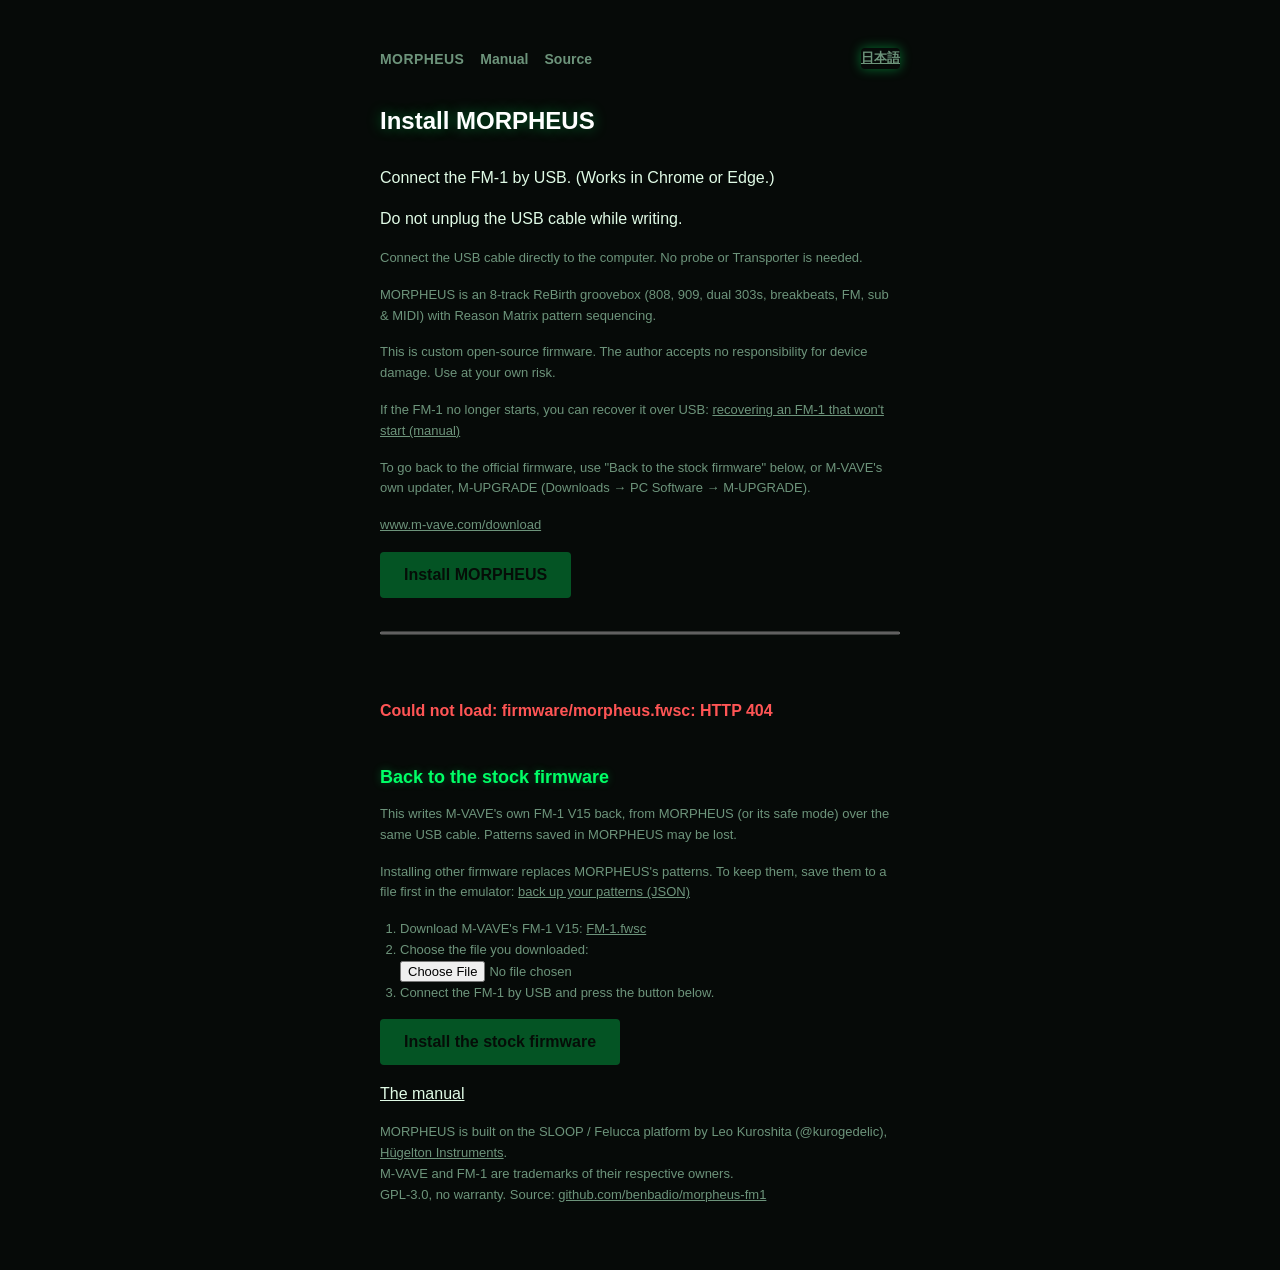
==== web/install.html @ db968b6b "fix(install): update product identity to FM-1_8000013 and add dynamic package verification with cach" ====
<!doctype html>
<!-- SPDX-License-Identifier: GPL-3.0-only
     Copyright (C) 2026 Leo Kuroshita (@kurogedelic), Hügelton Instruments
     MORPHEUS: in-browser Web MIDI installer modeled after Felucca & X0X installer. -->
<html lang="en">
<head>
<meta charset="utf-8">
<meta name="viewport" content="width=device-width, initial-scale=1">
<title>Install · MORPHEUS</title>
<link rel="icon" href="data:image/svg+xml,<svg xmlns=%22http://www.w3.org/2000/svg%22 viewBox=%220 0 100 100%22><text y=%22.9em%22 font-size=%2290%22>🎛️</text></svg>">
<style>
  :root { --bg: #060a08; --fg: #e0fbe6; --dim: #6d947b; --accent: #00ff66; }
  @media (prefers-color-scheme: dark) {
    :root:not([data-theme="light"]) { --bg: #060a08; --fg: #e0fbe6; --dim: #6d947b; }
  }
  :root[data-theme="dark"] { --bg: #060a08; --fg: #e0fbe6; --dim: #6d947b; }
  body { margin: 0; background: var(--bg); color: var(--fg);
         font: 16px/1.6 -apple-system, BlinkMacSystemFont, "Helvetica Neue", Arial, sans-serif; }
  main { max-width: 520px; margin: 0 auto; padding: 48px 16px; }
  h1 { font-size: 24px; font-weight: 600; margin: 0 0 24px; color: #fff; text-shadow: 0 0 14px rgba(0, 255, 102, 0.4); }
  .lang { float: right; font-size: 13px; color: var(--dim); cursor: pointer; text-decoration: underline; background: none; padding: 0; border: 0; }
  p { margin: 0 0 16px; }
  button { font: inherit; background: var(--accent); color: #041407; font-weight: 700; border: 0; padding: 10px 24px; cursor: pointer; border-radius: 4px; box-shadow: 0 0 12px rgba(0, 255, 102, 0.4); transition: all 0.15s ease; }
  button:hover:not(:disabled) { background: #33ff88; box-shadow: 0 0 18px rgba(0, 255, 102, 0.65); }
  button:disabled { opacity: .3; cursor: default; box-shadow: none; }
  #status { margin-top: 16px; min-height: 1.6em; }
  .small { color: var(--dim); font-size: 13px; }
  progress { width: 100%; height: 6px; margin-top: 16px; accent-color: var(--accent); }
  pre { color: var(--dim); font-size: 12px; white-space: pre-wrap; margin-top: 16px; max-height: 160px; overflow-y: auto; background: #0c1810; border: 1px solid #1a3322; padding: 8px; border-radius: 4px; }
  pre:empty { display: none; }
  h2 { font-size: 18px; font-weight: 600; margin: 40px 0 12px; color: var(--accent); text-shadow: 0 0 8px rgba(0, 255, 102, 0.3); }
  ol { margin: 0 0 16px; padding-left: 20px; }
  input[type=file] { font: inherit; font-size: 13px; color: var(--dim); max-width: 100%; }
  .home { display: inline-block; font-weight: 700; letter-spacing: .03em; color: var(--dim); text-decoration: none; margin: 0 0 12px; }
  .home:hover, .home:focus-visible { color: var(--accent); text-shadow: 0 0 8px rgba(0, 255, 102, 0.5); }
  :focus-visible { outline: 2px solid var(--accent); outline-offset: 2px; }
  #alert { font-weight: 600; color: #ff5555; }
  #alert:empty { display: none; }
  .sr { position: absolute; width: 1px; height: 1px; overflow: hidden; clip: rect(0 0 0 0); clip-path: inset(50%); white-space: nowrap; }
  .nav-strip { display: flex; gap: 16px; margin-bottom: 20px; font-size: 14px; }
  .nav-strip a { color: var(--dim); text-decoration: none; font-weight: 600; }
  .nav-strip a:hover { color: var(--fg); }
</style>
</head>
<body>
<main>
  <button class="lang" id="lang" type="button"></button>
  <div class="nav-strip">
    <a class="home" href="index.html">MORPHEUS</a>
    <a href="manual.html">Manual</a>
    <a href="https://github.com/benbadio/morpheus-fm1" target="_blank" rel="noopener">Source</a>
  </div>
  <h1>Install MORPHEUS</h1>
  <p data-t="intro"></p>
  <p data-t="warn"></p>
  <p class="small" data-t="direct"></p>
  <p class="small" data-t="untested"></p>
  <p class="small" data-t="beta"></p>
  <p class="small"><span data-t="brick"></span>
    <a href="manual.html#usb-rescue" style="color:inherit" data-t="bricklink"></a></p>
  <p class="small" data-t="back"></p>
  <p class="small"><a href="https://www.m-vave.com/download" target="_blank" rel="noopener" style="color:inherit">www.m-vave.com/download<span class="sr" data-t="newtab"></span></a></p>
  
  <p><button id="go" disabled data-t="install"></button></p>

  <progress id="bar" max="100" value="0" data-t-label="progress"></progress>
  <p id="status" role="status"></p>
  <p id="alert" role="alert"></p>
  <pre id="log"></pre>

  <h2 data-t="stockh"></h2>
  <p class="small" data-t="stockwhy"></p>
  <p class="small"><span data-t="keep"></span> <a href="index.html" style="color:inherit" data-t="keeplink"></a></p>
  <ol class="small">
    <li><span data-t="stock1"></span> <a id="stocklink" href="https://yms-file-store.oss-cn-hongkong.aliyuncs.com/software/firmware/FM-1.fwsc" style="color:inherit">FM-1.fwsc</a></li>
    <li><label for="stockfile" data-t="stock2"></label><br><input type="file" id="stockfile" accept=".fwsc"></li>
    <li data-t="stock3"></li>
  </ol>
  <p><button id="stockgo" disabled data-t="stockinstall"></button></p>

  <p><a href="manual.html" style="color:inherit" data-t="manual"></a></p>
  <p class="small">MORPHEUS is built on the SLOOP / Felucca platform by Leo Kuroshita (@kurogedelic), <a href="https://hugelton.com" target="_blank" rel="noopener" style="color:inherit">Hügelton Instruments<span class="sr" data-t="newtab"></span></a>.<br>
    M-VAVE and FM-1 are trademarks of their respective owners.<br>
    <span data-t="license"></span> <a href="https://github.com/benbadio/morpheus-fm1" target="_blank" rel="noopener" style="color:inherit">github.com/benbadio/morpheus-fm1<span class="sr" data-t="newtab"></span></a></p>
</main>

<script type="module">
// SPDX-License-Identifier: GPL-3.0-only
// Copyright (C) 2026 Leo Kuroshita (@kurogedelic), Hügelton Instruments
// FM-1 .fwsc package reader & SysEx Web MIDI updater for MORPHEUS

const BLOCKS = 20, BLK = 0x30, KEEP = 0x2F;

// extract package identity ("FM-1_945") from the 20 marker bytes
function productOf(fwsc) {
  if (fwsc.length < BLOCKS * BLK) throw new Error("not an FM-1 package (too short)");
  let s = "";
  for (let i = 0; i < BLOCKS; i++) {
    const m = fwsc[i * BLK + KEEP];
    if (m !== 0x7D) s += String.fromCharCode((m - i - 1) & 0xFF);
  }
  return s;
}

// logical image the FM-1 addresses during flash update (without marker bytes)
function logicalImage(fwsc) {
  const out = new Uint8Array(fwsc.length - BLOCKS);
  for (let i = 0; i < BLOCKS; i++) out.set(fwsc.subarray(i * BLK, i * BLK + KEEP), i * KEEP);
  out.set(fwsc.subarray(BLOCKS * BLK), BLOCKS * KEEP);
  return out;
}

const HS_QUERY = [0xF0, 0x00, 0x32, 0x45, 0x00, 0x00, 0x00, 0x40, 0x7F, 0xF7];
const UPGRADE = [0xF0, 0x22, 0x24, 0x35, 0x7F, 0xF7];
const MAXDATA = 512;
const sleep = (ms) => new Promise((r) => setTimeout(r, ms));
const IS_OTA = (id) => /^ota-/i.test(id.model);

function fail(code, msg, detail = "") { const e = new Error(msg); e.code = code; e.detail = detail; return e; }

function pack7(data) {
  const out = []; let acc = 0, nb = 0;
  for (const b of data) {
    acc |= b << nb; nb += 8;
    while (nb >= 7) { out.push(acc & 0x7F); acc >>>= 7; nb -= 7; }
  }
  if (nb) out.push(acc & 0x7F);
  return out;
}

function unpack7(s) {
  const out = []; let acc = 0, nb = 0;
  for (const b of s) {
    acc |= (b & 0x7F) << nb; nb += 7;
    while (nb >= 8) { out.push(acc & 0xFF); acc >>>= 8; nb -= 8; }
  }
  return out;
}

function response(addr, data, fl = 0) {
  const len = data.length;
  const body = [0x00, 0x59, 0x30, (len + 8) & 0xFF, ((len + 8) >> 8) & 0xFF, 0, fl,
    addr & 0xFF, (addr >>> 8) & 0xFF, (addr >>> 16) & 0xFF, (addr >>> 24) & 0xFF,
    len & 0xFF, (len >> 8) & 0xFF, 0, ...data];
  let s = 0;
  for (let i = 6; i < body.length; i++) s += body[i];
  body.push(~s & 0xFF);
  return [0xF0, ...pack7(body), 0xF7];
}

function parseRequest(pkt) {
  if (pkt[0] !== 0xF0 || pkt[pkt.length - 1] !== 0xF7) return null;
  const u = unpack7(pkt.slice(1, -1));
  if (u.length !== 15 || u[0] !== 0 || u[1] !== 0x59 || u[2] !== 0x30) return null;
  let s = 0;
  for (let i = 6; i < 14; i++) s += u[i];
  if ((~s & 0xFF) !== u[14]) return null;
  return { fl: u[6], addr: (u[7] | (u[8] << 8) | (u[9] << 16) | (u[10] << 24)) >>> 0, len: u[11] | (u[12] << 8) | (u[13] << 16) };
}

function parseIdentity(pkt) {
  const d = unpack7(pkt.slice(1, -1));
  if (d.length !== 34 || d[0] !== 0 || d[1] !== 0x59 || d[2] !== 0x11) return null;
  const txt = String.fromCharCode(...d.slice(6, 33)).replace(/\0+$/, "");
  const m = /^([^_]+)_(\d+)$/.exec(txt);
  return m ? { text: txt, model: m[1], version: parseInt(m[2], 10) } : null;
}

class Link {
  constructor(input, output) {
    this.input = input; this.output = output; this.q = []; this.waiter = null;
    input.onmidimessage = (ev) => {
      if (ev.data[0] !== 0xF0) return;
      this.q.push(Array.from(ev.data));
      if (this.waiter) { const w = this.waiter; this.waiter = null; w(); }
    };
  }
  get lost() { return this.input.state === "disconnected" || this.output.state === "disconnected"; }
  send(bytes) {
    try { this.output.send(bytes); return true; } catch (_) { return false; }
  }
  drain() { this.q.length = 0; }
  async read(ms) {
    if (!this.q.length) {
      let tm;
      await Promise.race([new Promise((r) => { this.waiter = r; }), new Promise((r) => { tm = setTimeout(r, ms); })]);
      clearTimeout(tm);
      this.waiter = null;
    }
    return this.q.shift() || null;
  }
  close() { this.input.onmidimessage = null; }
}

async function handshake(link, tries = 3) {
  link.drain();
  for (let t = 0; t < tries; t++) {
    if (!link.send(HS_QUERY)) return null;
    const end = Date.now() + 1000;
    while (Date.now() < end) {
      const p = await link.read(end - Date.now());
      if (!p) break;
      const id = parseIdentity(p);
      if (id) return id;
    }
  }
  return null;
}

class Updater {
  constructor(access, log) {
    this.access = access;
    this.log = log || (() => {});
  }

  async find(filter) {
    const outs = Array.from(this.access.outputs.values()).filter((o) => o.state !== "disconnected");
    for (const input of this.access.inputs.values()) {
      if (input.state === "disconnected") continue;
      if (!/fm-1|felucca|ota|composite|sinco|usb-midi/i.test(input.name || "")) continue;
      const output = outs.find((o) => o.name === input.name) || (outs.length === 1 ? outs[0] : null);
      if (!output) continue;
      try { await input.open(); await output.open(); } catch (_) { continue; }
      const link = new Link(input, output);
      const id = await handshake(link, 2);
      if (id && (!filter || filter(id))) return { link, id, name: input.name };
      link.close();
    }
    return null;
  }

  async waitFor(filter, ms) {
    const end = Date.now() + ms;
    while (Date.now() < end) {
      const dev = await this.find(filter);
      if (dev) return dev;
      await sleep(1000);
    }
    return null;
  }

  async serve(link, image, finishAddr, idleMs, onProgress) {
    let served = 0, last = Date.now();
    for (;;) {
      const pkt = await link.read(1000);
      if (!pkt) {
        if (link.lost) return { served, finished: false, lost: true };
        if (Date.now() - last > idleMs) return { served, finished: false };
        continue;
      }
      const r = parseRequest(pkt);
      if (!r) continue;
      last = Date.now();
      if (r.addr === 0xE0000000 || r.addr === 0xF0000000) {
        link.send(response(r.addr, [...new TextEncoder().encode("success"), 0]));
        if (r.addr === finishAddr) return { served, finished: true };
        continue;
      }
      if (r.len > MAXDATA || r.addr + r.len > image.length) throw fail("badreq", `bad request ${r.addr.toString(16)}+${r.len}`);
      await sleep(10);
      if (!link.send(response(r.addr, Array.from(image.subarray(r.addr, r.addr + r.len)), r.fl))) {
        return { served, finished: false, lost: true };
      }
      served++;
      if (onProgress) onProgress(served, r.addr);
    }
  }

  async install(image, product, onStep) {
    const step = onStep || (() => {});
    const dev = await this.find((id) => !IS_OTA(id));
    if (!dev) throw fail("notfound", "FM-1 not found (USB cable connected, and no other app using MIDI?)");
    const [model] = product.split("_");
    if (dev.id.model !== model) { dev.link.close(); throw fail("model", `the device is ${dev.id.text}, the package is for ${product}`); }
    step("start", dev.id.text);
    dev.link.send(UPGRADE);
    await sleep(2000);
    const s1 = await this.serve(dev.link, image, 0xE0000000, 8000, (n) => step("verify", n));
    dev.link.close();
    if (!s1.finished) throw fail(s1.lost ? "lost" : "stopped", `the device ${s1.lost ? "was disconnected" : "stopped"} after ${s1.served} requests`);
    step("loader");
    await sleep(3000);
    const ota = await this.waitFor(IS_OTA, 30000);
    if (!ota) throw fail("noloader", "update loader did not appear. Replug USB and click Install again.");
    const s2 = await this.write(ota, image, step);
    if (!s2.finished) throw fail(s2.lost ? "lost" : "stopped", `loader ${s2.lost ? "disconnected" : "stopped"} after ${s2.served} requests.`);
    step("reboot");
    await sleep(3000);
    const back = await this.waitFor((id) => !IS_OTA(id), 40000);
    if (!back) throw fail("noreturn", "the device did not restart: power-cycle it");
    back.link.close();
    if (back.id.text !== product) throw fail("mismatch", `installed, but device reports ${back.id.text}`, back.id.text);
    step("done", back.id.text);
    return back.id.text;
  }

  async write(ota, image, step) {
    ota.link.send(UPGRADE);
    await sleep(2000);
    const s2 = await this.serve(ota.link, image, 0xF0000000, 180000, (n) => step("write", n));
    ota.link.close();
    return s2;
  }

  async resume(image, onStep) {
    const ota = await this.find(IS_OTA);
    if (!ota) return false;
    return (await this.write(ota, image, onStep || (() => {}))).finished;
  }
}

const $ = (id) => document.getElementById(id);
const TEXT = {
  ja: {
    intro: "FM-1 を USB で接続してください。（Chrome か Edge で使えます）",
    warn: "書き込み中は USB を抜かないでください。",
    install: "MORPHEUS をインストール", other: "English",
    manual: "マニュアル",
    untested: "MORPHEUS は 8 トラックの ReBirth グルーヴボックス（808/909/303/Breaks/FM）& Reason Matrix パターンシーケンサーです。",
    direct: "USB ケーブルはパソコンに直接つないでください。ハブや変換機を介さず直接接続を推奨します。",
    brick: "万一 FM-1 が起動しなくなった場合は、USB 経由で復旧できます:",
    bricklink: "起動しない FM-1 の復旧（マニュアル）",
    beta: "このカスタムファームウェアの使用は自己責任でお願いします。",
    back: "公式ファームウェアに戻すには、このページ下の「純正ファームウェアに戻す」か、M-VAVE 公式のアップデーター M-UPGRADE を使います。",
    stockh: "純正ファームウェアに戻す",
    stockwhy: "M-VAVE の FM-1 V15 を、MORPHEUS（またはそのセーフモード）から同じ USB ケーブルで書き込みます。保存したパターンは初期化されることがあります。",
    keep: "他のファームウェアを入れると、MORPHEUS のパターンは上書きされます。先にエミュレーターから JSON に保存しておけます:",
    keeplink: "エミュレーターで JSON 保存",
    stock1: "M-VAVE の FM-1 V15 をダウンロード:",
    stock2: "ダウンロードしたファイルを選ぶ:",
    stock3: "FM-1 を USB で接続し、下のボタンを押す。",
    stockinstall: "純正ファームウェアを書き込む",
    stockok: "M-VAVE の FM-1 V15 です。ボタンを押してください。",
    stockbad: "これは M-VAVE の FM-1 V15 のファイルではありません。上のリンクのファイルを選んでください。",
    stockdone: "完了。FM-1 は純正ファームウェアで起動しました。",
    nomidi: "このブラウザでは使えません。Chrome か Edge で開いてください。",
    loadfail: "読み込めませんでした: ",
    start: "開始します", verify: "確認中", loader: "書き込みモードに切り替え中", write: "書き込み中",
    reboot: "再起動中", done: "完了しました", stopped: "途中で止まりました。USB を挿し直してもう一度押してください。",
    error: "エラー: ",
    denied: "MIDI（SysEx）の使用が許可されませんでした。アドレスバーのサイト設定で MIDI を許可して、もう一度押してください。",
    notfound: "FM-1 が見つかりません。USB ケーブル（データ通信用か）を確かめ、MIDI を使う他のアプリを閉じてから、もう一度押してください。",
    model: "接続されている機器は FM-1 ではありません。",
    lost: "USB の接続が切れました。挿し直してもう一度押してください。",
    noloader: "書き込みモードの FM-1 が見つかりません。USB を挿し直してもう一度押してください（終わるまで書き込みモードのままです）。",
    noreturn: "FM-1 が戻ってきません。電源を入れ直してください。",
    mismatch: "書き込みは終わりましたが、FM-1 が別のバージョンを報告しています: ",
    badpkg: "インストールするファイルが壊れています。ページを再読み込みしてください。",
    leave: "書き込み中です。ページを閉じないでください。",
    license: "GPL-3.0、無保証。ソース:",
    newtab: "（新しいタブで開きます）", progress: "書き込みの進み具合", percent: "%",
  },
  en: {
    intro: "Connect the FM-1 by USB. (Works in Chrome or Edge.)",
    warn: "Do not unplug the USB cable while writing.",
    install: "Install MORPHEUS", other: "日本語",
    manual: "The manual",
    untested: "MORPHEUS is an 8-track ReBirth groovebox (808, 909, dual 303s, breakbeats, FM, sub & MIDI) with Reason Matrix pattern sequencing.",
    direct: "Connect the USB cable directly to the computer. No probe or Transporter is needed.",
    brick: "If the FM-1 no longer starts, you can recover it over USB:",
    bricklink: "recovering an FM-1 that won't start (manual)",
    beta: "This is custom open-source firmware. The author accepts no responsibility for device damage. Use at your own risk.",
    back: "To go back to the official firmware, use \"Back to the stock firmware\" below, or M-VAVE's own updater, M-UPGRADE (Downloads → PC Software → M-UPGRADE).",
    stockh: "Back to the stock firmware",
    stockwhy: "This writes M-VAVE's own FM-1 V15 back, from MORPHEUS (or its safe mode) over the same USB cable. Patterns saved in MORPHEUS may be lost.",
    keep: "Installing other firmware replaces MORPHEUS's patterns. To keep them, save them to a file first in the emulator:",
    keeplink: "back up your patterns (JSON)",
    stock1: "Download M-VAVE's FM-1 V15:",
    stock2: "Choose the file you downloaded:",
    stock3: "Connect the FM-1 by USB and press the button below.",
    stockinstall: "Install the stock firmware",
    stockok: "That is M-VAVE's FM-1 V15. Press the button to install it.",
    stockbad: "That is not M-VAVE's FM-1 V15 file. Choose the file from the link above.",
    stockdone: "Done. The FM-1 has restarted with its original firmware.",
    nomidi: "This browser cannot do it. Open the page in Chrome or Edge.",
    loadfail: "Could not load: ",
    start: "Starting", verify: "Verifying", loader: "Switching to update mode", write: "Writing",
    reboot: "Restarting", done: "Done", stopped: "Stopped. Replug the USB cable and press Install again.",
    error: "Error: ",
    denied: "MIDI (SysEx) access was not allowed. Allow MIDI in the site settings (address bar) and press Install again.",
    notfound: "FM-1 not found. Check the USB cable (a data cable), close other apps that use MIDI, and press Install again.",
    model: "The connected device is not an FM-1.",
    lost: "The USB connection was lost. Replug it and press Install again.",
    noloader: "The FM-1 in update mode was not found. Replug the USB cable and press Install again (it stays in update mode until it is finished).",
    noreturn: "The FM-1 did not come back. Power-cycle it.",
    mismatch: "Written, but the FM-1 reports another version: ",
    badpkg: "The file to install is damaged. Reload the page.",
    leave: "Writing. Do not close the page.",
    license: "GPL-3.0, no warranty. Source:",
    newtab: " (opens in a new tab)", progress: "Install progress", percent: " percent",
  },
};

let lang = "en";
const t = (k) => TEXT[lang][k];
let lastKey = null, lastArg = "";

function applyLang() {
  document.documentElement.lang = lang;
  document.querySelectorAll("[data-t]").forEach((e) => { e.textContent = t(e.dataset.t); });
  document.querySelectorAll("[data-t-label]").forEach((e) => e.setAttribute("aria-label", t(e.dataset.tLabel)));
  $("lang").textContent = t("other");
  $("lang").lang = lang === "ja" ? "en" : "ja";
  if (lastKey) show(t(lastKey) + lastArg, FAILS.has(lastKey));
}

$("lang").addEventListener("click", () => { lang = lang === "ja" ? "en" : "ja"; applyLang(); });
applyLang();

const FAILS = new Set(["nomidi", "loadfail", "stopped", "error", "denied", "notfound", "model", "lost", "noloader", "noreturn",
                       "mismatch", "badpkg", "stockbad"]);

function show(txt, fail) {
  $(fail ? "status" : "alert").textContent = "";
  $(fail ? "alert" : "status").textContent = txt;
}

const sayK = (k, arg = "") => { lastKey = k; lastArg = arg; shown = { k, at: performance.now(), pct: -100 }; show(t(k) + arg, FAILS.has(k)); };
const say = (txt) => { lastKey = null; show(txt, false); };
let shown = { k: null, at: 0, pct: -100 };

function sayPct(k, pct) {
  const now = performance.now();
  if (shown.k === k && now - shown.at < 2000 && pct - shown.pct < 10) return;
  lastKey = k; lastArg = `, ${Math.floor(pct)}${t("percent")}`;
  shown = { k, at: now, pct };
  show(t(k) + lastArg, false);
}

const log = (t) => { $("log").textContent += t + "\n"; };
let image = null;
const meta = {"version": "1.0.0", "product": "FM-1_8000013", "pkg": "firmware/morpheus.fwsc"};

let writing = false;
window.addEventListener("beforeunload", (e) => { if (writing) { e.preventDefault(); e.returnValue = t("leave"); } });

(async () => {
  if (!navigator.requestMIDIAccess) { sayK("nomidi"); return; }
  say("Loading MORPHEUS firmware package...");
  try {
    const r = await fetch(meta.pkg + "?v=" + Date.now());
    if (!r.ok) throw new Error(`${meta.pkg}: HTTP ${r.status}`);
    const pkg = new Uint8Array(await r.arrayBuffer());
    const prod = productOf(pkg);
    if (!prod || !prod.startsWith("FM-1_")) { sayK("badpkg"); return; }
    meta.product = prod;
    image = logicalImage(pkg);
    say(`MORPHEUS ready (${prod}). Connect FM-1 and click Install.`);
    $("go").disabled = false;
  } catch (e) {
    sayK("loadfail", e.message);
  }
})();

const STOCK_SHA256 = "db1642b2b6fa5c2cccb11ffd13878068bb28601678d3644049f99dc40e7edb8a";
let stock = null;
$("stockfile").addEventListener("change", async (e) => {
  stock = null;
  $("stockgo").disabled = true;
  const f = e.target.files && e.target.files[0];
  if (!f) return;
  try {
    const raw = new Uint8Array(await f.arrayBuffer());
    const hex = [...new Uint8Array(await crypto.subtle.digest("SHA-256", raw))].map((b) => b.toString(16).padStart(2, "0")).join("");
    if (hex !== STOCK_SHA256) { sayK("stockbad"); return; }
    stock = { image: logicalImage(raw), product: productOf(raw) };
    $("stockgo").disabled = writing;
    sayK("stockok");
  } catch (err) { sayK("error", err && err.message); }
});

async function run(img, product, isStock) {
  let midi;
  try { midi = await navigator.requestMIDIAccess({ sysex: true }); }
  catch (e) { sayK("denied"); return; }
  writing = true;
  $("go").disabled = $("stockgo").disabled = true;
  try {
    const up = new Updater(midi, log);
    const total = 74 + 1167;
    const step = (k, a) => {
      log(`${k} ${a ?? ""}`);
      if (k === "start") sayK("start");
      if (k === "verify") { $("bar").value = (a / total) * 100; sayPct("verify", $("bar").value); }
      if (k === "loader") sayK("loader");
      if (k === "write") { $("bar").value = ((74 + a) / total) * 100; sayPct("write", $("bar").value); }
      if (k === "reboot") sayK("reboot");
      if (k === "done") { $("bar").value = 100; sayK(isStock ? "stockdone" : "done"); }
    };
    const ota = await up.find((id) => /^ota-/i.test(id.model));
    if (ota) {
      ota.link.close();
      sayK((await up.resume(img, step)) ? (isStock ? "stockdone" : "done") : "stopped");
    } else {
      await up.install(img, product, step);
    }
  } catch (e) {
    if (isStock && e && e.code === "mismatch") { $("bar").value = 100; sayK("stockdone"); }
    else if (e && e.code && TEXT[lang][e.code]) sayK(e.code, e.detail || "");
    else sayK("error", e && e.message);
    log(String(e && e.stack || e));
  }
  writing = false;
  $("go").disabled = !image;
  $("stockgo").disabled = !stock;
}

$("go").addEventListener("click", () => run(image, meta.product, false));
$("stockgo").addEventListener("click", () => { if (stock) run(stock.image, stock.product, true); });
</script>
</body>
</html>
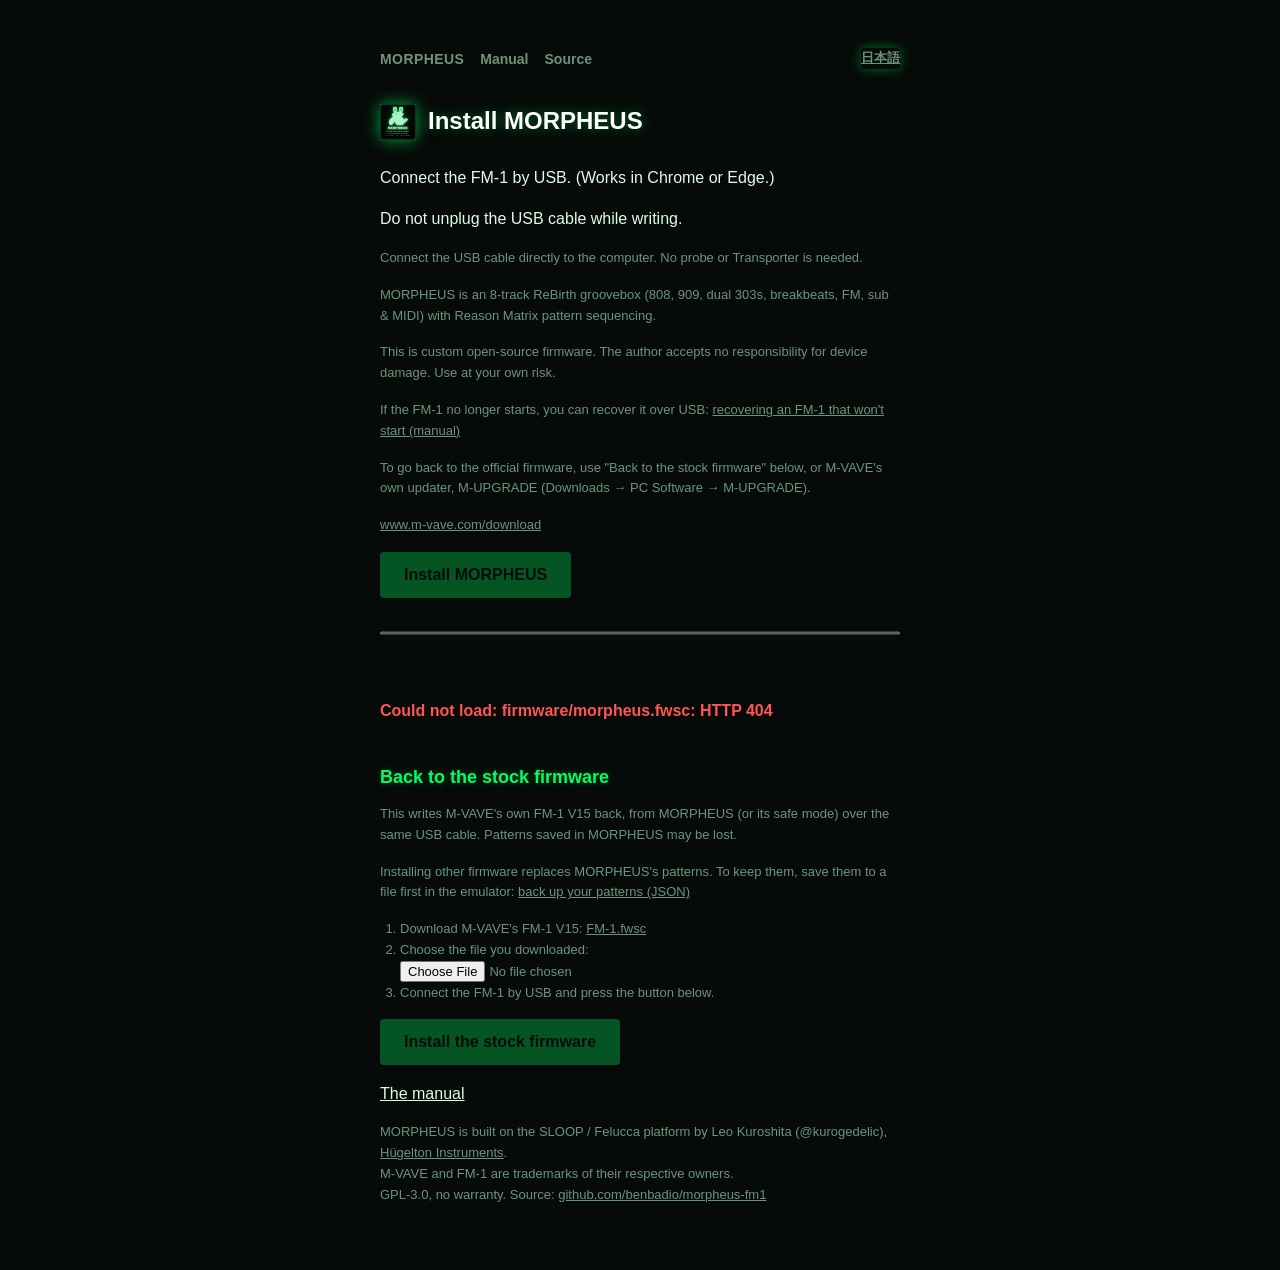
==== commit d7524b4c: "Add 8-bit White Rabbit Matrix splash screen, logo assets, and UI branding" ====
--- a/web/install.html
+++ b/web/install.html
@@ -50,7 +50,10 @@
     <a href="manual.html">Manual</a>
     <a href="https://github.com/benbadio/morpheus-fm1" target="_blank" rel="noopener">Source</a>
   </div>
-  <h1>Install MORPHEUS</h1>
+  <h1 style="display:flex;align-items:center;gap:12px;">
+    <img src="assets/logo.svg" width="36" height="36" alt="White Rabbit Logo" style="filter:drop-shadow(0 0 8px rgba(0,255,102,0.6));flex-shrink:0;">
+    <span>Install MORPHEUS</span>
+  </h1>
   <p data-t="intro"></p>
   <p data-t="warn"></p>
   <p class="small" data-t="direct"></p>
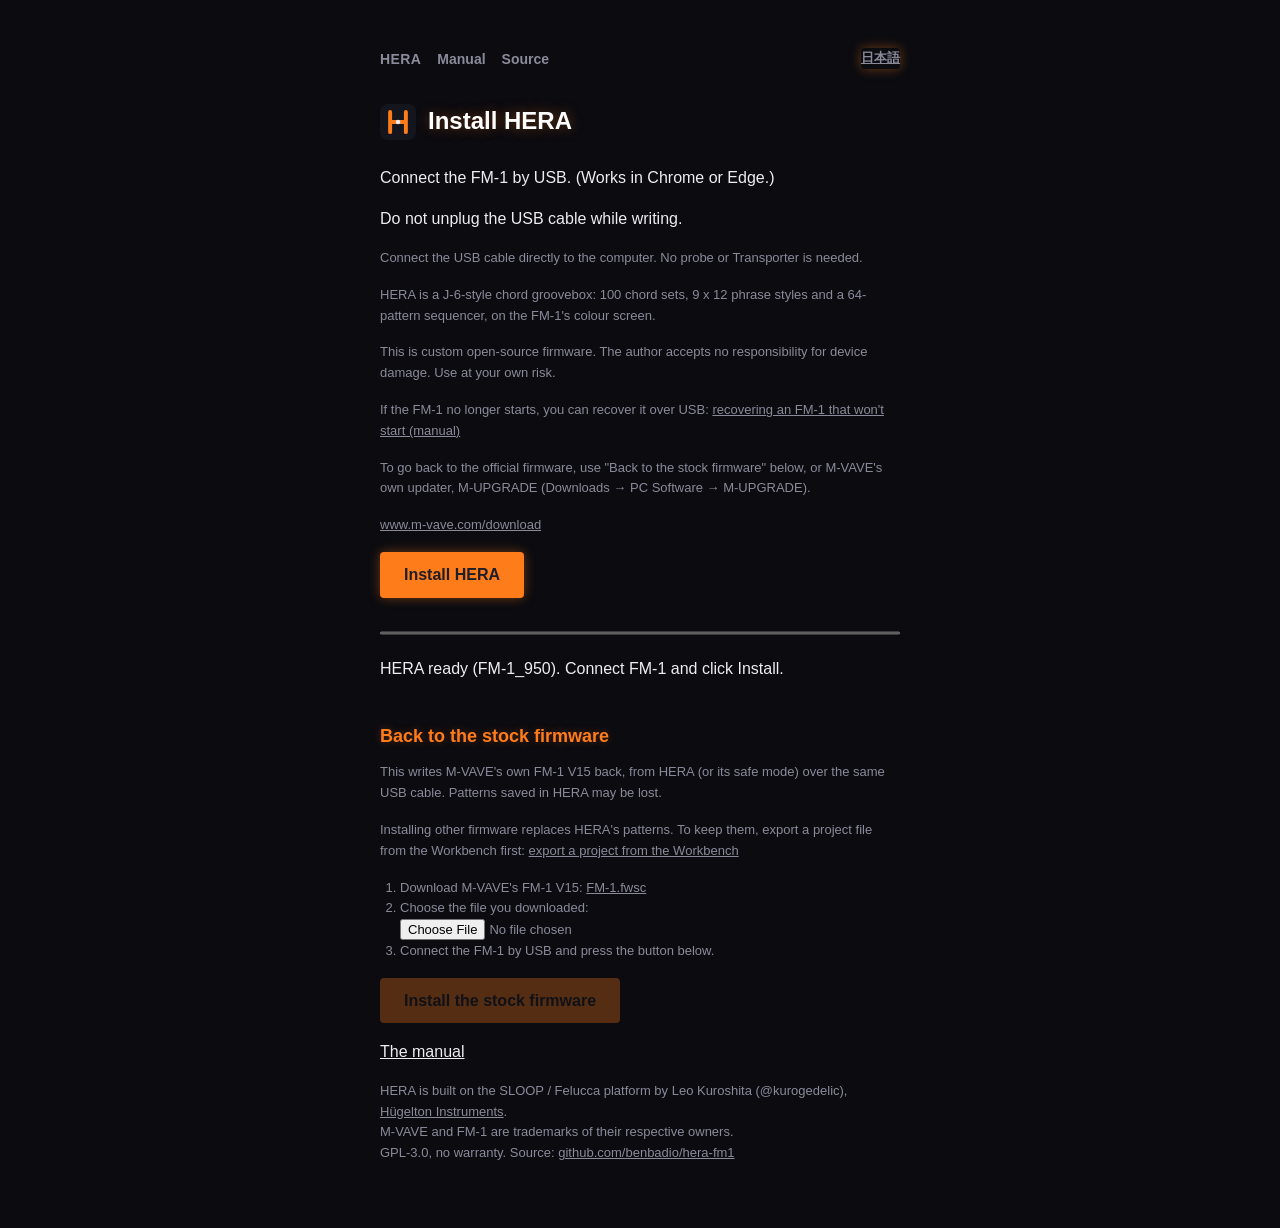
==== commit 5174e2c6: "HERA Workbench: the firmware in the browser, an editor, a guided tour - web/: the real HERA firmware" ====
--- a/web/install.html
+++ b/web/install.html
@@ -1,38 +1,38 @@
 <!doctype html>
 <!-- SPDX-License-Identifier: GPL-3.0-only
      Copyright (C) 2026 Leo Kuroshita (@kurogedelic), Hügelton Instruments
-     MORPHEUS: in-browser Web MIDI installer modeled after Felucca & X0X installer. -->
+     HERA: in-browser Web MIDI installer modeled after Felucca & X0X installer. -->
 <html lang="en">
 <head>
 <meta charset="utf-8">
 <meta name="viewport" content="width=device-width, initial-scale=1">
-<title>Install · MORPHEUS</title>
+<title>Install · HERA</title>
 <link rel="icon" href="data:image/svg+xml,<svg xmlns=%22http://www.w3.org/2000/svg%22 viewBox=%220 0 100 100%22><text y=%22.9em%22 font-size=%2290%22>🎛️</text></svg>">
 <style>
-  :root { --bg: #060a08; --fg: #e0fbe6; --dim: #6d947b; --accent: #00ff66; }
+  :root { --bg: #0b0b10; --fg: #ececf2; --dim: #8a8a9a; --accent: #ff7c1a; }
   @media (prefers-color-scheme: dark) {
-    :root:not([data-theme="light"]) { --bg: #060a08; --fg: #e0fbe6; --dim: #6d947b; }
-  }
-  :root[data-theme="dark"] { --bg: #060a08; --fg: #e0fbe6; --dim: #6d947b; }
+    :root:not([data-theme="light"]) { --bg: #0b0b10; --fg: #ececf2; --dim: #8a8a9a; }
+  }
+  :root[data-theme="dark"] { --bg: #0b0b10; --fg: #ececf2; --dim: #8a8a9a; }
   body { margin: 0; background: var(--bg); color: var(--fg);
          font: 16px/1.6 -apple-system, BlinkMacSystemFont, "Helvetica Neue", Arial, sans-serif; }
   main { max-width: 520px; margin: 0 auto; padding: 48px 16px; }
-  h1 { font-size: 24px; font-weight: 600; margin: 0 0 24px; color: #fff; text-shadow: 0 0 14px rgba(0, 255, 102, 0.4); }
+  h1 { font-size: 24px; font-weight: 600; margin: 0 0 24px; color: #fff; text-shadow: 0 0 14px rgba(255, 124, 26, 0.4); }
   .lang { float: right; font-size: 13px; color: var(--dim); cursor: pointer; text-decoration: underline; background: none; padding: 0; border: 0; }
   p { margin: 0 0 16px; }
-  button { font: inherit; background: var(--accent); color: #041407; font-weight: 700; border: 0; padding: 10px 24px; cursor: pointer; border-radius: 4px; box-shadow: 0 0 12px rgba(0, 255, 102, 0.4); transition: all 0.15s ease; }
-  button:hover:not(:disabled) { background: #33ff88; box-shadow: 0 0 18px rgba(0, 255, 102, 0.65); }
+  button { font: inherit; background: var(--accent); color: #1e1e28; font-weight: 700; border: 0; padding: 10px 24px; cursor: pointer; border-radius: 4px; box-shadow: 0 0 12px rgba(255, 124, 26, 0.4); transition: all 0.15s ease; }
+  button:hover:not(:disabled) { background: #ff7c1a; box-shadow: 0 0 18px rgba(255, 124, 26, 0.65); }
   button:disabled { opacity: .3; cursor: default; box-shadow: none; }
   #status { margin-top: 16px; min-height: 1.6em; }
   .small { color: var(--dim); font-size: 13px; }
   progress { width: 100%; height: 6px; margin-top: 16px; accent-color: var(--accent); }
-  pre { color: var(--dim); font-size: 12px; white-space: pre-wrap; margin-top: 16px; max-height: 160px; overflow-y: auto; background: #0c1810; border: 1px solid #1a3322; padding: 8px; border-radius: 4px; }
+  pre { color: var(--dim); font-size: 12px; white-space: pre-wrap; margin-top: 16px; max-height: 160px; overflow-y: auto; background: #15151d; border: 1px solid #2c2c3a; padding: 8px; border-radius: 4px; }
   pre:empty { display: none; }
-  h2 { font-size: 18px; font-weight: 600; margin: 40px 0 12px; color: var(--accent); text-shadow: 0 0 8px rgba(0, 255, 102, 0.3); }
+  h2 { font-size: 18px; font-weight: 600; margin: 40px 0 12px; color: var(--accent); text-shadow: 0 0 8px rgba(255, 124, 26, 0.3); }
   ol { margin: 0 0 16px; padding-left: 20px; }
   input[type=file] { font: inherit; font-size: 13px; color: var(--dim); max-width: 100%; }
   .home { display: inline-block; font-weight: 700; letter-spacing: .03em; color: var(--dim); text-decoration: none; margin: 0 0 12px; }
-  .home:hover, .home:focus-visible { color: var(--accent); text-shadow: 0 0 8px rgba(0, 255, 102, 0.5); }
+  .home:hover, .home:focus-visible { color: var(--accent); text-shadow: 0 0 8px rgba(255, 124, 26, 0.5); }
   :focus-visible { outline: 2px solid var(--accent); outline-offset: 2px; }
   #alert { font-weight: 600; color: #ff5555; }
   #alert:empty { display: none; }
@@ -46,13 +46,13 @@
 <main>
   <button class="lang" id="lang" type="button"></button>
   <div class="nav-strip">
-    <a class="home" href="index.html">MORPHEUS</a>
+    <a class="home" href="index.html">HERA</a>
     <a href="manual.html">Manual</a>
-    <a href="https://github.com/benbadio/morpheus-fm1" target="_blank" rel="noopener">Source</a>
+    <a href="https://github.com/benbadio/hera-fm1" target="_blank" rel="noopener">Source</a>
   </div>
   <h1 style="display:flex;align-items:center;gap:12px;">
-    <img src="assets/logo.svg" width="36" height="36" alt="White Rabbit Logo" style="filter:drop-shadow(0 0 8px rgba(0,255,102,0.6));flex-shrink:0;">
-    <span>Install MORPHEUS</span>
+    <img src="assets/logo.svg" width="36" height="36" alt="HERA" style="flex-shrink:0;">
+    <span>Install HERA</span>
   </h1>
   <p data-t="intro"></p>
   <p data-t="warn"></p>
@@ -82,15 +82,15 @@
   <p><button id="stockgo" disabled data-t="stockinstall"></button></p>
 
   <p><a href="manual.html" style="color:inherit" data-t="manual"></a></p>
-  <p class="small">MORPHEUS is built on the SLOOP / Felucca platform by Leo Kuroshita (@kurogedelic), <a href="https://hugelton.com" target="_blank" rel="noopener" style="color:inherit">Hügelton Instruments<span class="sr" data-t="newtab"></span></a>.<br>
+  <p class="small">HERA is built on the SLOOP / Felucca platform by Leo Kuroshita (@kurogedelic), <a href="https://hugelton.com" target="_blank" rel="noopener" style="color:inherit">Hügelton Instruments<span class="sr" data-t="newtab"></span></a>.<br>
     M-VAVE and FM-1 are trademarks of their respective owners.<br>
-    <span data-t="license"></span> <a href="https://github.com/benbadio/morpheus-fm1" target="_blank" rel="noopener" style="color:inherit">github.com/benbadio/morpheus-fm1<span class="sr" data-t="newtab"></span></a></p>
+    <span data-t="license"></span> <a href="https://github.com/benbadio/hera-fm1" target="_blank" rel="noopener" style="color:inherit">github.com/benbadio/hera-fm1<span class="sr" data-t="newtab"></span></a></p>
 </main>
 
 <script type="module">
 // SPDX-License-Identifier: GPL-3.0-only
 // Copyright (C) 2026 Leo Kuroshita (@kurogedelic), Hügelton Instruments
-// FM-1 .fwsc package reader & SysEx Web MIDI updater for MORPHEUS
+// FM-1 .fwsc package reader & SysEx Web MIDI updater for HERA
 
 const BLOCKS = 20, BLK = 0x30, KEEP = 0x2F;
 
@@ -317,18 +317,18 @@
   ja: {
     intro: "FM-1 を USB で接続してください。（Chrome か Edge で使えます）",
     warn: "書き込み中は USB を抜かないでください。",
-    install: "MORPHEUS をインストール", other: "English",
+    install: "HERA をインストール", other: "English",
     manual: "マニュアル",
-    untested: "MORPHEUS は 8 トラックの ReBirth グルーヴボックス（808/909/303/Breaks/FM）& Reason Matrix パターンシーケンサーです。",
+    untested: "HERA は Roland J-6 スタイルのコードグルーヴボックスです（100 のコードセット、9 × 12 のフレーズ、64 パターンのシーケンサー）。",
     direct: "USB ケーブルはパソコンに直接つないでください。ハブや変換機を介さず直接接続を推奨します。",
     brick: "万一 FM-1 が起動しなくなった場合は、USB 経由で復旧できます:",
     bricklink: "起動しない FM-1 の復旧（マニュアル）",
     beta: "このカスタムファームウェアの使用は自己責任でお願いします。",
     back: "公式ファームウェアに戻すには、このページ下の「純正ファームウェアに戻す」か、M-VAVE 公式のアップデーター M-UPGRADE を使います。",
     stockh: "純正ファームウェアに戻す",
-    stockwhy: "M-VAVE の FM-1 V15 を、MORPHEUS（またはそのセーフモード）から同じ USB ケーブルで書き込みます。保存したパターンは初期化されることがあります。",
-    keep: "他のファームウェアを入れると、MORPHEUS のパターンは上書きされます。先にエミュレーターから JSON に保存しておけます:",
-    keeplink: "エミュレーターで JSON 保存",
+    stockwhy: "M-VAVE の FM-1 V15 を、HERA（またはそのセーフモード）から同じ USB ケーブルで書き込みます。保存したパターンは初期化されることがあります。",
+    keep: "他のファームウェアを入れると、HERA のパターンは上書きされます。先に Workbench のプロジェクトファイルに保存しておけます:",
+    keeplink: "Workbench でプロジェクトを書き出す",
     stock1: "M-VAVE の FM-1 V15 をダウンロード:",
     stock2: "ダウンロードしたファイルを選ぶ:",
     stock3: "FM-1 を USB で接続し、下のボタンを押す。",
@@ -356,18 +356,18 @@
   en: {
     intro: "Connect the FM-1 by USB. (Works in Chrome or Edge.)",
     warn: "Do not unplug the USB cable while writing.",
-    install: "Install MORPHEUS", other: "日本語",
+    install: "Install HERA", other: "日本語",
     manual: "The manual",
-    untested: "MORPHEUS is an 8-track ReBirth groovebox (808, 909, dual 303s, breakbeats, FM, sub & MIDI) with Reason Matrix pattern sequencing.",
+    untested: "HERA is a J-6-style chord groovebox: 100 chord sets, 9 x 12 phrase styles and a 64-pattern sequencer, on the FM-1's colour screen.",
     direct: "Connect the USB cable directly to the computer. No probe or Transporter is needed.",
     brick: "If the FM-1 no longer starts, you can recover it over USB:",
     bricklink: "recovering an FM-1 that won't start (manual)",
     beta: "This is custom open-source firmware. The author accepts no responsibility for device damage. Use at your own risk.",
     back: "To go back to the official firmware, use \"Back to the stock firmware\" below, or M-VAVE's own updater, M-UPGRADE (Downloads → PC Software → M-UPGRADE).",
     stockh: "Back to the stock firmware",
-    stockwhy: "This writes M-VAVE's own FM-1 V15 back, from MORPHEUS (or its safe mode) over the same USB cable. Patterns saved in MORPHEUS may be lost.",
-    keep: "Installing other firmware replaces MORPHEUS's patterns. To keep them, save them to a file first in the emulator:",
-    keeplink: "back up your patterns (JSON)",
+    stockwhy: "This writes M-VAVE's own FM-1 V15 back, from HERA (or its safe mode) over the same USB cable. Patterns saved in HERA may be lost.",
+    keep: "Installing other firmware replaces HERA's patterns. To keep them, export a project file from the Workbench first:",
+    keeplink: "export a project from the Workbench",
     stock1: "Download M-VAVE's FM-1 V15:",
     stock2: "Choose the file you downloaded:",
     stock3: "Connect the FM-1 by USB and press the button below.",
@@ -432,14 +432,14 @@
 
 const log = (t) => { $("log").textContent += t + "\n"; };
 let image = null;
-const meta = {"version": "1.0.0", "product": "FM-1_8000013", "pkg": "firmware/morpheus.fwsc"};
+const meta = {"version": "1.0.0", "product": "FM-1_950", "pkg": "firmware/hera.fwsc"};
 
 let writing = false;
 window.addEventListener("beforeunload", (e) => { if (writing) { e.preventDefault(); e.returnValue = t("leave"); } });
 
 (async () => {
   if (!navigator.requestMIDIAccess) { sayK("nomidi"); return; }
-  say("Loading MORPHEUS firmware package...");
+  say("Loading HERA firmware package...");
   try {
     const r = await fetch(meta.pkg + "?v=" + Date.now());
     if (!r.ok) throw new Error(`${meta.pkg}: HTTP ${r.status}`);
@@ -448,7 +448,7 @@
     if (!prod || !prod.startsWith("FM-1_")) { sayK("badpkg"); return; }
     meta.product = prod;
     image = logicalImage(pkg);
-    say(`MORPHEUS ready (${prod}). Connect FM-1 and click Install.`);
+    say(`HERA ready (${prod}). Connect FM-1 and click Install.`);
     $("go").disabled = false;
   } catch (e) {
     sayK("loadfail", e.message);
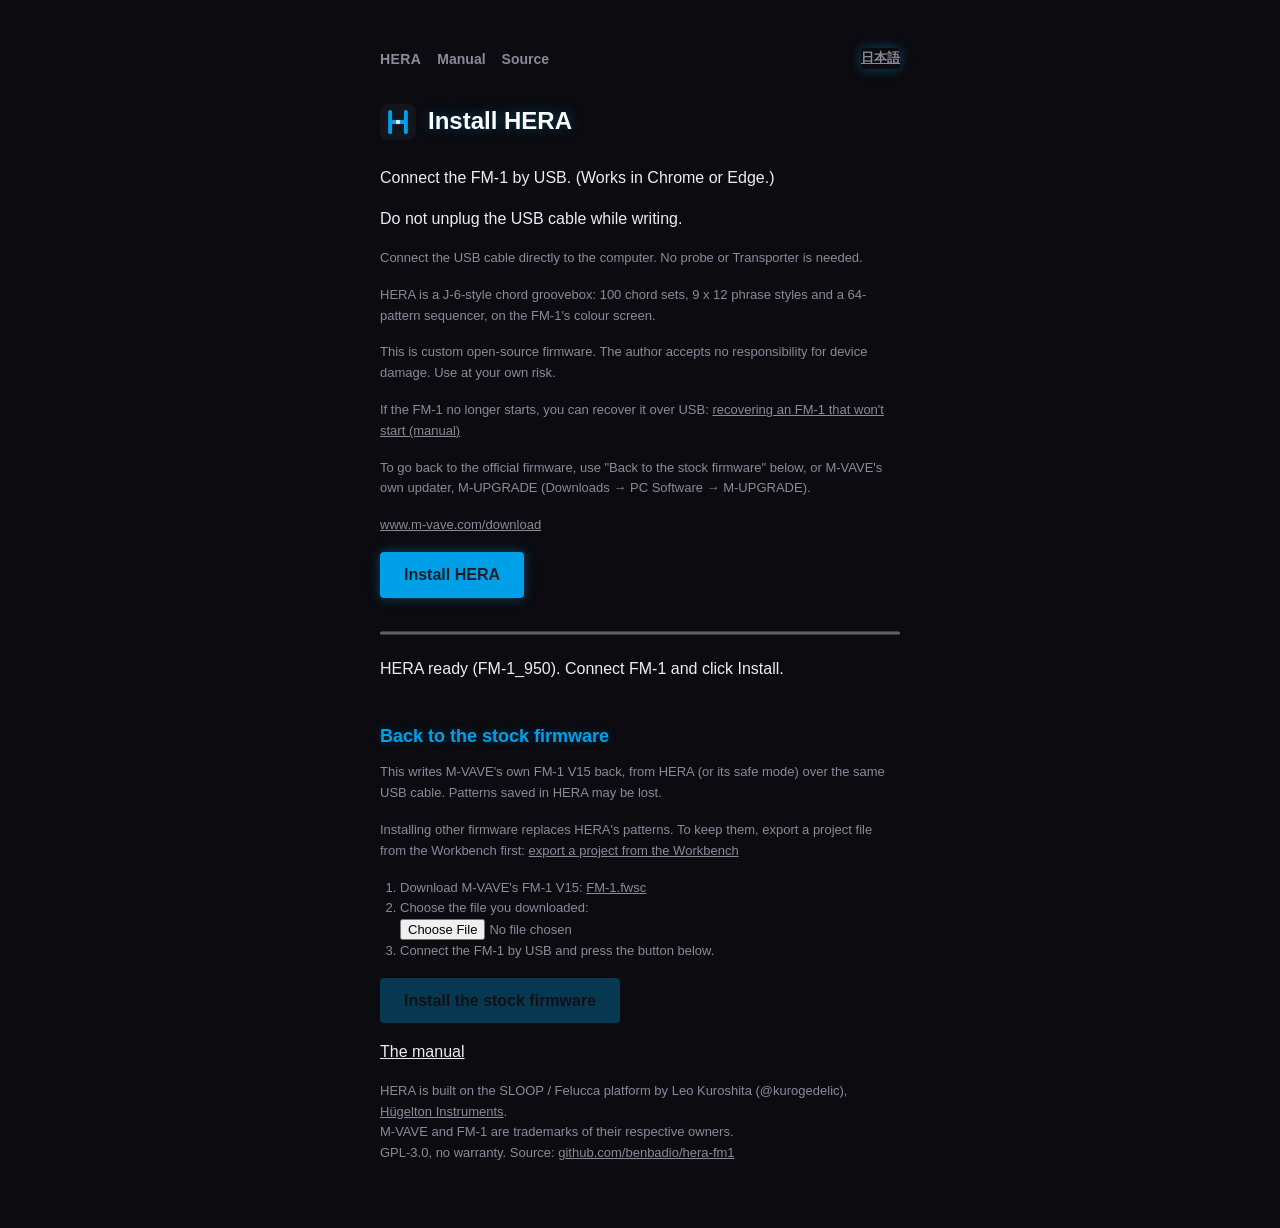
==== commit a0463376: "J-6 blue and the Juno-60 colours; Patterns: SEQ again, keys play, PRESETS picks - The J-6's blue lea" ====
--- a/web/install.html
+++ b/web/install.html
@@ -9,7 +9,7 @@
 <title>Install · HERA</title>
 <link rel="icon" href="data:image/svg+xml,<svg xmlns=%22http://www.w3.org/2000/svg%22 viewBox=%220 0 100 100%22><text y=%22.9em%22 font-size=%2290%22>🎛️</text></svg>">
 <style>
-  :root { --bg: #0b0b10; --fg: #ececf2; --dim: #8a8a9a; --accent: #ff7c1a; }
+  :root { --bg: #0b0b10; --fg: #ececf2; --dim: #8a8a9a; --accent: #00a0e8; }
   @media (prefers-color-scheme: dark) {
     :root:not([data-theme="light"]) { --bg: #0b0b10; --fg: #ececf2; --dim: #8a8a9a; }
   }
@@ -17,24 +17,24 @@
   body { margin: 0; background: var(--bg); color: var(--fg);
          font: 16px/1.6 -apple-system, BlinkMacSystemFont, "Helvetica Neue", Arial, sans-serif; }
   main { max-width: 520px; margin: 0 auto; padding: 48px 16px; }
-  h1 { font-size: 24px; font-weight: 600; margin: 0 0 24px; color: #fff; text-shadow: 0 0 14px rgba(255, 124, 26, 0.4); }
+  h1 { font-size: 24px; font-weight: 600; margin: 0 0 24px; color: #fff; text-shadow: 0 0 14px rgba(0, 160, 232, 0.4); }
   .lang { float: right; font-size: 13px; color: var(--dim); cursor: pointer; text-decoration: underline; background: none; padding: 0; border: 0; }
   p { margin: 0 0 16px; }
-  button { font: inherit; background: var(--accent); color: #1e1e28; font-weight: 700; border: 0; padding: 10px 24px; cursor: pointer; border-radius: 4px; box-shadow: 0 0 12px rgba(255, 124, 26, 0.4); transition: all 0.15s ease; }
-  button:hover:not(:disabled) { background: #ff7c1a; box-shadow: 0 0 18px rgba(255, 124, 26, 0.65); }
+  button { font: inherit; background: var(--accent); color: #1e1e28; font-weight: 700; border: 0; padding: 10px 24px; cursor: pointer; border-radius: 4px; box-shadow: 0 0 12px rgba(0, 160, 232, 0.4); transition: all 0.15s ease; }
+  button:hover:not(:disabled) { background: #00a0e8; box-shadow: 0 0 18px rgba(0, 160, 232, 0.65); }
   button:disabled { opacity: .3; cursor: default; box-shadow: none; }
   #status { margin-top: 16px; min-height: 1.6em; }
   .small { color: var(--dim); font-size: 13px; }
   progress { width: 100%; height: 6px; margin-top: 16px; accent-color: var(--accent); }
   pre { color: var(--dim); font-size: 12px; white-space: pre-wrap; margin-top: 16px; max-height: 160px; overflow-y: auto; background: #15151d; border: 1px solid #2c2c3a; padding: 8px; border-radius: 4px; }
   pre:empty { display: none; }
-  h2 { font-size: 18px; font-weight: 600; margin: 40px 0 12px; color: var(--accent); text-shadow: 0 0 8px rgba(255, 124, 26, 0.3); }
+  h2 { font-size: 18px; font-weight: 600; margin: 40px 0 12px; color: var(--accent); text-shadow: 0 0 8px rgba(0, 160, 232, 0.3); }
   ol { margin: 0 0 16px; padding-left: 20px; }
   input[type=file] { font: inherit; font-size: 13px; color: var(--dim); max-width: 100%; }
   .home { display: inline-block; font-weight: 700; letter-spacing: .03em; color: var(--dim); text-decoration: none; margin: 0 0 12px; }
-  .home:hover, .home:focus-visible { color: var(--accent); text-shadow: 0 0 8px rgba(255, 124, 26, 0.5); }
+  .home:hover, .home:focus-visible { color: var(--accent); text-shadow: 0 0 8px rgba(0, 160, 232, 0.5); }
   :focus-visible { outline: 2px solid var(--accent); outline-offset: 2px; }
-  #alert { font-weight: 600; color: #ff5555; }
+  #alert { font-weight: 600; color: #e0564a; }
   #alert:empty { display: none; }
   .sr { position: absolute; width: 1px; height: 1px; overflow: hidden; clip: rect(0 0 0 0); clip-path: inset(50%); white-space: nowrap; }
   .nav-strip { display: flex; gap: 16px; margin-bottom: 20px; font-size: 14px; }
@@ -432,7 +432,7 @@
 
 const log = (t) => { $("log").textContent += t + "\n"; };
 let image = null;
-const meta = {"version": "1.0.0", "product": "FM-1_950", "pkg": "firmware/hera.fwsc"};
+const meta = {"version": "0.1", "product": "FM-1_4300100", "pkg": "firmware/hera.fwsc"};
 
 let writing = false;
 window.addEventListener("beforeunload", (e) => { if (writing) { e.preventDefault(); e.returnValue = t("leave"); } });
